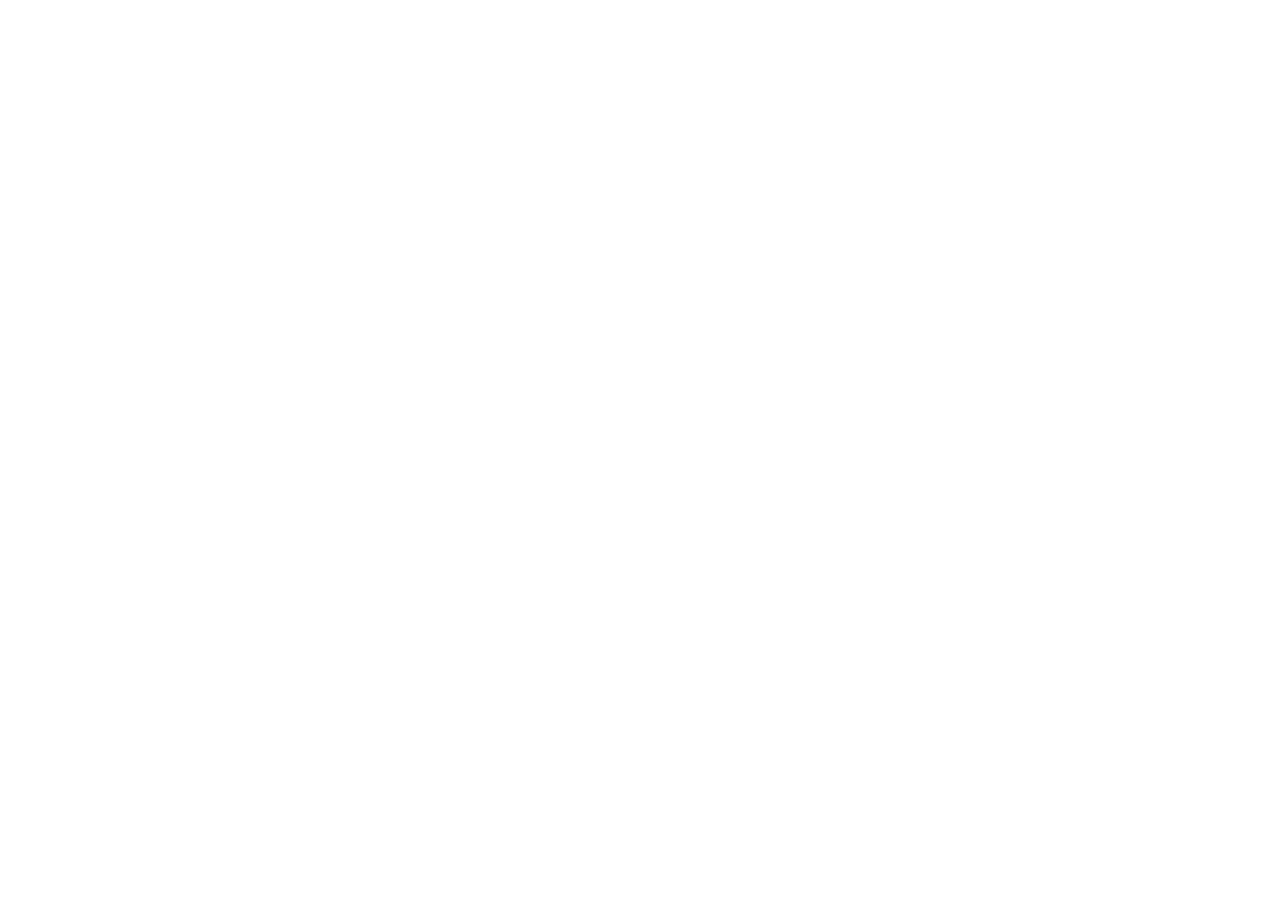
==== Order-Summary-Component/index.html @ 62def457 "Add html file index.html" ====
<!DOCTYPE html>
<html lang="en">
<head>
    <meta charset="UTF-8">
    <meta name="viewport" content="width=device-width, initial-scale=1.0">
    <title>Order summary component</title>
</head>
<body>
    
</body>
</html>
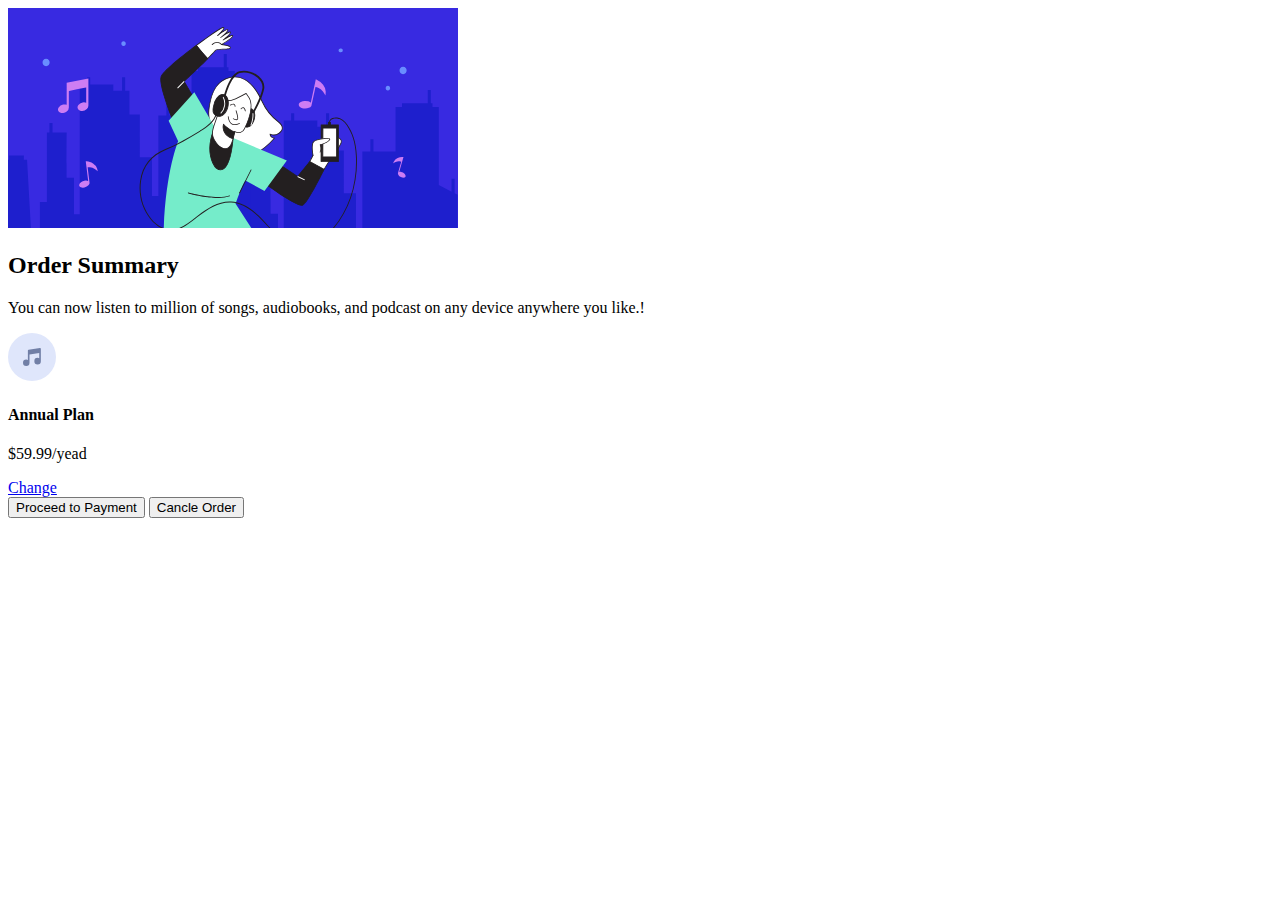
==== commit 08f17bab: "Add html for the order card" ====
--- a/Order-Summary-Component/index.html
+++ b/Order-Summary-Component/index.html
@@ -6,6 +6,28 @@
     <title>Order summary component</title>
 </head>
 <body>
-    
+   <div class="container">
+    <div class="hero-section">
+        <img src="./images/illustration-hero.svg" alt="">
+    </div>
+    <div class="hero-description">
+        <h2>Order Summary</h2>
+
+        <p>
+            You can now listen to million of songs, audiobooks, and podcast on any device anywhere you like.!
+        </p>
+        <div class="hero-order">
+            <img src="./images/icon-music.svg" alt="">
+            <h4>Annual Plan</h4>
+            <p>$59.99/yead</p>
+            <a href="#">Change</a>
+        </div>
+
+        <div class="hero-buttons">
+            <button class="payment">Proceed to Payment</button>
+             <button class="cancleOrder">Cancle Order</button>
+        </div>
+    </div>
+   </div>
 </body>
 </html>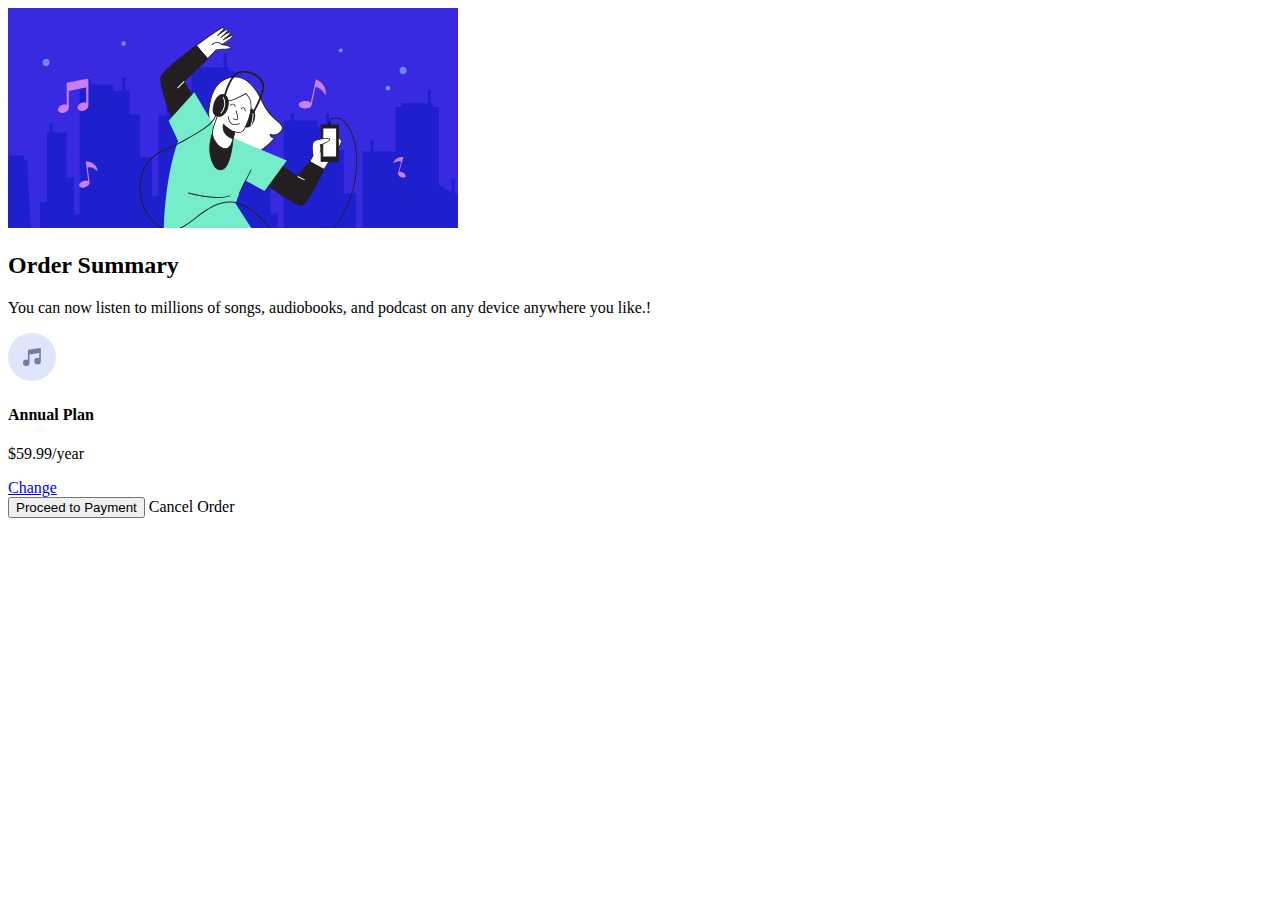
==== commit 810bdd3a: "Add the structure for order summary card" ====
--- a/Order-Summary-Component/index.html
+++ b/Order-Summary-Component/index.html
@@ -1,33 +1,43 @@
 <!DOCTYPE html>
 <html lang="en">
-<head>
-    <meta charset="UTF-8">
-    <meta name="viewport" content="width=device-width, initial-scale=1.0">
+  <head>
+    <meta charset="UTF-8" />
+    <meta name="viewport" content="width=device-width, initial-scale=1.0" />
     <title>Order summary component</title>
-</head>
-<body>
-   <div class="container">
-    <div class="hero-section">
-        <img src="./images/illustration-hero.svg" alt="">
+    <link rel="preconnect" href="https://fonts.googleapis.com" />
+    <link rel="preconnect" href="https://fonts.gstatic.com" crossorigin />
+    <link
+      href="https://fonts.googleapis.com/css2?family=Red+Hat+Display:ital,wght@0,300..900;1,300..900&display=swap"
+      rel="stylesheet"
+    />
+    <link rel="stylesheet" href="style.css" />
+  </head>
+  <body>
+    <div class="container">
+      <div class="card">
+        <img src="./images/illustration-hero.svg" alt="" />
+
+        <div class="hero-description">
+          <h2>Order Summary</h2>
+          <p class="note">
+            You can now listen to millions of songs, audiobooks, and podcast on
+            any device anywhere you like.!
+          </p>
+          <div class="hero-order">
+            <img src="./images/icon-music.svg" alt="" />
+            <div class="type">
+              <h4 class="type-plan">Annual Plan</h4>
+              <p class="amount">$59.99/year</p>
+            </div>
+            <a href="#" class="type-change">Change</a>
+          </div>
+
+          <div class="hero-buttons">
+            <button class="payment">Proceed to Payment</button>
+            <a class="cancelOrder">Cancel Order</a>
+          </div>
+        </div>
+      </div>
     </div>
-    <div class="hero-description">
-        <h2>Order Summary</h2>
-
-        <p>
-            You can now listen to million of songs, audiobooks, and podcast on any device anywhere you like.!
-        </p>
-        <div class="hero-order">
-            <img src="./images/icon-music.svg" alt="">
-            <h4>Annual Plan</h4>
-            <p>$59.99/yead</p>
-            <a href="#">Change</a>
-        </div>
-
-        <div class="hero-buttons">
-            <button class="payment">Proceed to Payment</button>
-             <button class="cancleOrder">Cancle Order</button>
-        </div>
-    </div>
-   </div>
-</body>
-</html>+  </body>
+</html>
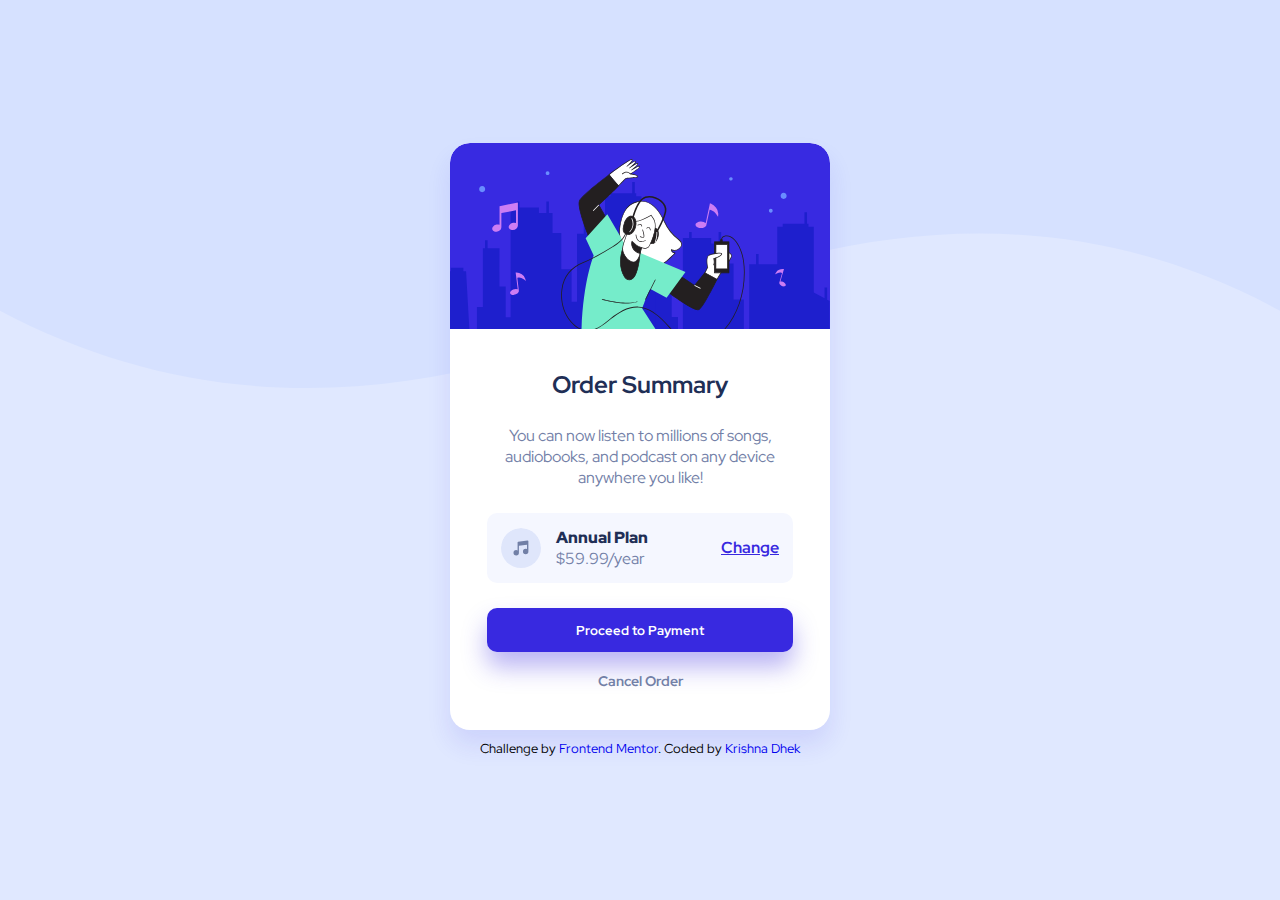
==== commit 4c92c883: "Add and style attribution, add hover affect to buttons and  a subtle transition" ====
--- a/Order-Summary-Component/index.html
+++ b/Order-Summary-Component/index.html
@@ -21,7 +21,7 @@
           <h2>Order Summary</h2>
           <p class="note">
             You can now listen to millions of songs, audiobooks, and podcast on
-            any device anywhere you like.!
+            any device anywhere you like!
           </p>
           <div class="hero-order">
             <img src="./images/icon-music.svg" alt="" />
@@ -39,5 +39,8 @@
         </div>
       </div>
     </div>
+     <footer class="attribution">
+    Challenge by <a href="https://www.frontendmentor.io/challenges/nft-preview-card-component-SbdUL_w0U" target="_blank">Frontend Mentor</a>. 
+    Coded by <a href="https://github.com/KrishnaDhek/">Krishna Dhek</a>
   </body>
 </html>
--- a/Order-Summary-Component/style.css
+++ b/Order-Summary-Component/style.css
@@ -0,0 +1,202 @@
+:root {
+  --veryPaleBlue: hsl(225, 100%, 98%);
+  --DesaturatedBlue: hsl(224, 23%, 55%);
+  --DarkBlue: hsl(223, 47%, 23%);
+  --PaleBlue: hsl(225, 100%, 94%);
+  --BrightBlue: hsl(245, 75%, 52%);
+  
+}
+
+* {
+  margin: 0;
+  padding: 0;
+  box-sizing: border-box;
+  font-family:"Red Hat Display", serif;
+}
+
+body {
+  background: url(./images/pattern-background-desktop.svg), var(--PaleBlue);
+  background-repeat: no-repeat;
+  background-size: contain;
+  background-position: top center;
+  min-height: 100vh;
+  display: flex;
+  flex-direction: column;
+  align-items: center;
+  justify-content: center;
+  place-items: center;
+  
+}
+
+.container {
+  display: flex;
+  justify-content: center;
+  align-items: center;
+  margin-bottom: 10px;
+}
+
+.card {
+  display: flex;
+  flex-direction: column;
+  justify-content: center;
+  align-items: center;
+  width: 380px;
+  background-color: white;
+  border-radius: 20px;
+  box-shadow: 0 15px 25px 0 hsla(245, 75%, 52%, .11);
+  gap: 20px;
+  overflow: hidden;
+  padding-bottom: 20px;
+}
+
+img {
+  width: 100%;
+  height: auto;
+  border-top-left-radius: 20px;
+  border-top-right-radius: 20px;
+}
+
+.hero-description {
+  padding: 20px;
+  display: flex;
+  flex-direction: column;
+  justify-content: center;
+  align-items: center;
+  gap: 25px;
+}
+
+.hero-description h2{
+    color: var(--DarkBlue);
+}
+.note {
+  text-align: center;
+  font-size: 16px;
+  color: var(--DesaturatedBlue);
+}
+
+.hero-order {
+  width: 90%;
+  display: flex;
+  justify-content: space-between;
+  align-items: center;
+  gap: 15px;
+  background-color: var(--veryPaleBlue);
+  border-radius: 10px;
+  padding: 14px;
+  
+}
+
+.type {
+  flex: 1;
+}
+.type-plan {
+    color: var(--DarkBlue);
+    font-weight: 900;
+}
+
+.type .amount {
+  color: var(--DesaturatedBlue);
+}
+
+
+.type-change {
+    font-weight: 700;
+    color: var(--BrightBlue);
+}
+.hero-order img {
+  width: 40px;
+  height: 40px;
+}
+
+.hero-order a{
+    transition: all 0.2s ease;
+}
+
+.hero-order a:hover{
+    text-decoration: none;
+    opacity: .8;
+}
+
+.hero-buttons {
+  display: flex;
+  flex-direction: column;
+  justify-content: center;
+  align-items: center;
+  gap: 10px;
+  width: 90%;
+}
+
+.hero-buttons .payment {
+  width: 100%;
+  padding: 13px;
+  border-radius: 10px;
+  border: none;
+  background-color: var(--BrightBlue);
+  color: white;
+  font-weight: 700;
+  box-shadow: 0 15px 25px 0 hsla(245, 75%, 52%, .35);
+  margin-bottom: 10px;
+  cursor: pointer;
+  transition: opacity 0.3s ;
+}
+.payment:hover {
+    opacity: .8;
+}
+.cancelOrder {
+  color: var(--DesaturatedBlue);
+  text-decoration: none;
+  cursor: pointer;
+  font-weight: 700;
+  font-size: 14px;
+  transition: color 0.2s ease-in-out;
+}
+
+.cancelOrder:hover {
+    color: var(--DarkBlue);
+}
+.payment:focus, .cancelOrder:focus {
+   outline: 2px solid var(--BrightBlue);
+   outline-offset: 2px;
+}
+.attribution {
+    font-size: .8rem;
+}
+
+.attribution a {
+    text-decoration: none;
+}
+
+
+
+@media (max-width:480px) {
+    body {
+        overflow-x: hidden;
+    }
+    .container{
+        width: 100%;
+        box-sizing: border-box;
+        padding: 10px;
+        max-width: 100%;
+    }
+
+    .card {
+        width: 100%;
+        max-width: 100%;
+        box-sizing: border-box;
+    }
+    img {
+        max-width: 100%;
+        height: auto;
+    }
+    .hero-description{
+        padding: 25px;
+        line-height: 1.6;
+    }
+    .hero-order {
+        width: 100%;
+        font-size: 0.8rem;
+    }
+    .payment .cancelOrder {
+        font-size: 0.8rem;
+    }
+}
